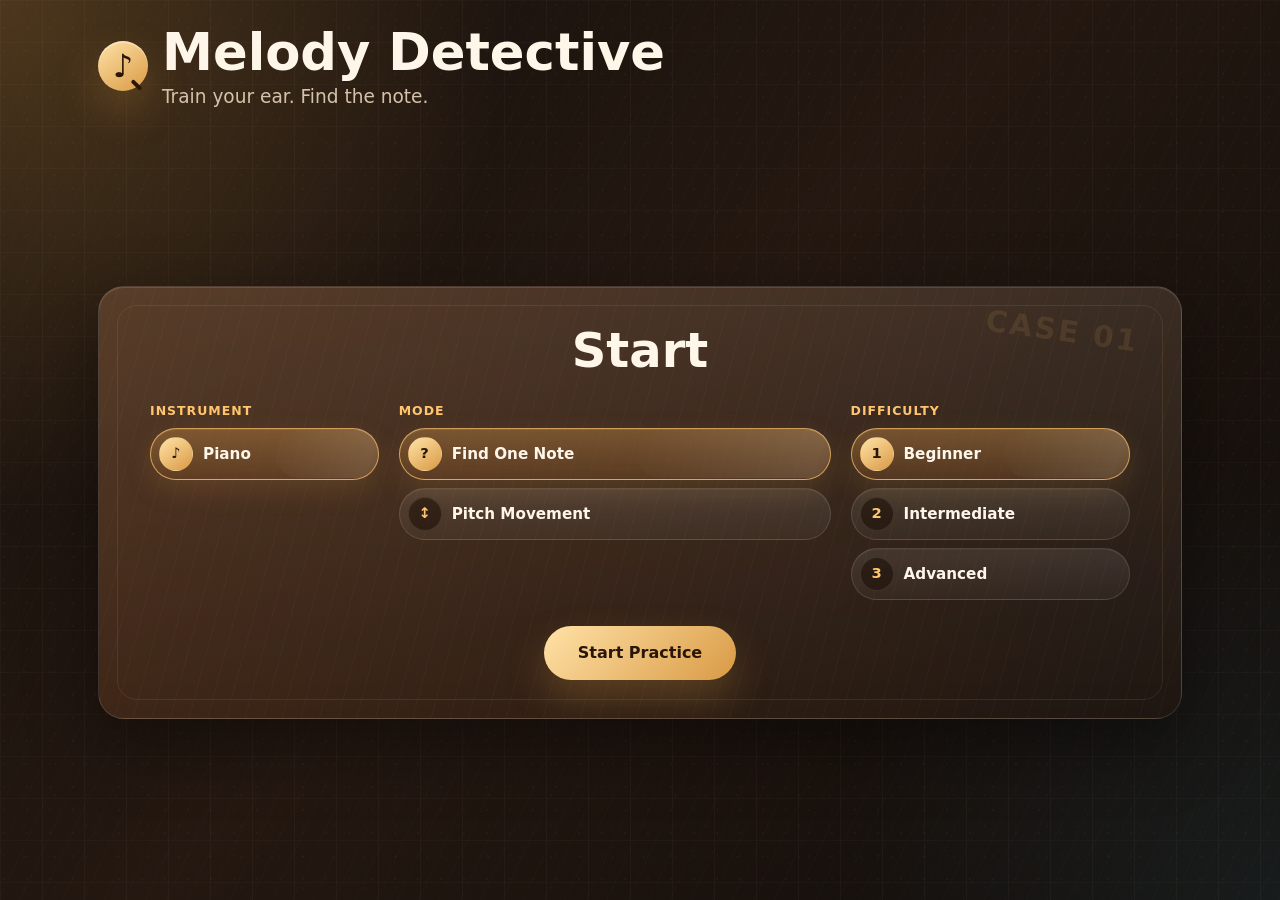
==== index.html @ ca668359 "Implemented the reward polish pass" ====
<!doctype html>
<html lang="en">
  <head>
    <meta charset="utf-8">
    <meta name="viewport" content="width=device-width, initial-scale=1">
    <title>Melody Detective</title>
    <link rel="stylesheet" href="src/styles.css">
  </head>
  <body>
    <main class="app" aria-labelledby="app-title">
      <header class="header">
        <div class="brand-mark" aria-hidden="true">♪</div>
        <div>
          <h1 id="app-title">Melody Detective</h1>
          <p class="subtitle">Train your ear. Find the note.</p>
        </div>
      </header>

      <section id="menu-screen" class="menu-card screen" aria-label="Practice setup">
        <div class="menu-intro">
          <h2>Start</h2>
        </div>

        <div class="settings-grid" aria-label="Practice settings">
          <div class="setting-group">
            <p class="setting-label">Instrument</p>
            <button class="setting-option selected" type="button" data-setting="instrument" data-value="piano" aria-pressed="true">
              <span class="option-icon" aria-hidden="true">♪</span>
              <span>Piano</span>
            </button>
          </div>

          <div class="setting-group">
            <p class="setting-label">Mode</p>
            <div class="option-row">
              <button class="setting-option selected" type="button" data-setting="mode" data-value="single-note" aria-pressed="true">
                <span class="option-icon" aria-hidden="true">?</span>
                <span>Find One Note</span>
              </button>
              <button class="setting-option" type="button" data-setting="mode" data-value="pitch-movement" aria-pressed="false">
                <span class="option-icon" aria-hidden="true">↕</span>
                <span>Pitch Movement</span>
              </button>
            </div>
          </div>

          <div class="setting-group">
            <p class="setting-label">Difficulty</p>
            <div class="option-row">
              <button class="setting-option selected" type="button" data-setting="difficulty" data-value="beginner" aria-pressed="true">
                <span class="option-icon" aria-hidden="true">1</span>
                <span>Beginner</span>
              </button>
              <button class="setting-option" type="button" data-setting="difficulty" data-value="intermediate" aria-pressed="false">
                <span class="option-icon" aria-hidden="true">2</span>
                <span>Intermediate</span>
              </button>
              <button class="setting-option" type="button" data-setting="difficulty" data-value="advanced" aria-pressed="false">
                <span class="option-icon" aria-hidden="true">3</span>
                <span>Advanced</span>
              </button>
            </div>
          </div>
        </div>

        <button id="start-practice" class="play-button" type="button">Start Practice</button>
      </section>

      <section id="challenge-screen" class="menu-card challenge-card screen hidden" aria-label="Find One Note challenge setup">
        <div class="menu-intro">
          <h2>Choose Challenge</h2>
        </div>

        <div class="challenge-grid" aria-label="Find One Note streak challenge">
          <button class="setting-option selected" type="button" data-setting="streakTarget" data-value="5" aria-pressed="true">
            <span class="option-icon" aria-hidden="true">5</span>
            <span>Streak</span>
          </button>
          <button class="setting-option" type="button" data-setting="streakTarget" data-value="10" aria-pressed="false">
            <span class="option-icon" aria-hidden="true">10</span>
            <span>Streak</span>
          </button>
          <button class="setting-option" type="button" data-setting="streakTarget" data-value="20" aria-pressed="false">
            <span class="option-icon" aria-hidden="true">20</span>
            <span>Streak</span>
          </button>
          <button class="setting-option" type="button" data-setting="streakTarget" data-value="30" aria-pressed="false">
            <span class="option-icon" aria-hidden="true">30</span>
            <span>Streak</span>
          </button>
        </div>

        <div class="challenge-nav">
          <button id="back-to-start" class="secondary-button" type="button">Back</button>
          <button id="start-selected-challenge" class="play-button" type="button">Start Challenge</button>
        </div>
      </section>

      <section id="practice-screen" class="screen hidden" aria-label="Piano practice">
        <div class="practice-topbar">
          <button id="back-to-menu" class="secondary-button" type="button">Back to Menu</button>
          <p id="practice-summary" class="practice-summary">Piano - Find One Note - Beginner</p>
        </div>

        <div class="game-card" aria-label="Melody Detective game">
          <div class="session-panel" aria-label="Session progress">
            <div class="session-stat">
              <span>Rank</span>
              <strong id="rank-label">Beginner</strong>
            </div>
            <div class="session-stat">
              <span>Streak</span>
              <strong id="streak-count">0 / 5</strong>
            </div>
            <div class="session-stat">
              <span>Accuracy</span>
              <strong id="accuracy-rate">100%</strong>
            </div>
            <div class="session-stat">
              <span>Attempts</span>
              <strong id="attempt-count">0</strong>
            </div>
            <div class="session-stat">
              <span>Misses</span>
              <strong id="miss-count">0</strong>
            </div>
          </div>

          <p id="instructions" class="instructions">
            Press Play Note, listen carefully, then tap the piano key that matches the mystery note.
          </p>

          <p id="movement-command" class="movement-command hidden"></p>

          <button id="play-note" class="play-button" type="button">Play Note</button>

          <div id="listening-tools" class="listening-tools hidden" aria-label="Listening tools">
            <button id="replay-note" class="secondary-button" type="button">Replay Note</button>
            <div id="compare-tools" class="compare-tools hidden">
              <button id="play-your-guess" class="secondary-button" type="button">Your Guess</button>
            </div>
          </div>

          <p id="feedback" class="feedback" role="status" aria-live="polite">
            Ready when you are.
          </p>

          <div id="success-moment" class="success-moment hidden" aria-hidden="true">
            <span class="success-icon"></span>
            <p class="success-title">You got it!</p>
            <span class="success-stamp">Solved</span>
          </div>

          <div class="piano-shell">
            <div id="keyboard" class="keyboard" aria-label="Virtual piano keyboard"></div>
          </div>

          <div id="challenge-complete" class="challenge-complete hidden" role="status" aria-live="polite">
            <div class="challenge-dialog">
              <span class="case-closed-stamp">Solved</span>
              <p class="success-kicker">Challenge complete</p>
              <h2>Take a bow.</h2>
              <p id="challenge-complete-copy">You reached your streak goal.</p>
              <div class="challenge-actions">
                <button id="aim-higher" class="play-button" type="button">Aim Higher</button>
                <button id="continue-challenge" class="secondary-button" type="button">Continue Current Challenge</button>
              </div>
            </div>
          </div>
        </div>

        <p class="footer">
          If a guess misses, listen to the direction cue, compare the notes, and try again.
        </p>
      </section>
    </main>

    <script src="src/app.js"></script>
  </body>
</html>
---- src/styles.css ----
:root {
  color-scheme: dark;
  --background: #17110d;
  --surface: #241a14;
  --surface-light: #322419;
  --ink: #fff6ea;
  --muted: #d5c2aa;
  --soft: #9b846a;
  --accent: #d99a45;
  --accent-bright: #ffc56f;
  --accent-ink: #2a1608;
  --correct: #f0bc67;
  --correct-deep: #7a4a1f;
  --high-low: #f2c86d;
  --clue: #7fc8ff;
  --border: rgba(255, 246, 234, 0.12);
  --white-key: #fff8ee;
  --white-key-bottom: #d8c9b5;
  --white-key-active: #ffe0a7;
  --black-key: #1f1712;
  --black-key-bottom: #070403;
  --black-key-width: 8%;
}

* {
  box-sizing: border-box;
}

body {
  position: relative;
  margin: 0;
  min-height: 100vh;
  font-family: Inter, ui-sans-serif, system-ui, -apple-system, BlinkMacSystemFont, "Segoe UI", sans-serif;
  color: var(--ink);
  background:
    linear-gradient(90deg, rgba(255, 246, 234, 0.03) 1px, transparent 1px),
    linear-gradient(rgba(255, 246, 234, 0.025) 1px, transparent 1px),
    radial-gradient(circle at top left, rgba(217, 154, 69, 0.28), transparent 32rem),
    radial-gradient(circle at bottom right, rgba(56, 91, 99, 0.2), transparent 28rem),
    linear-gradient(135deg, #17110d 0%, #241811 48%, #0f0c0a 100%);
  background-size: 42px 42px, 42px 42px, auto, auto, auto;
}

body::before {
  content: "";
  position: fixed;
  inset: 0;
  z-index: 0;
  pointer-events: none;
  background:
    radial-gradient(circle at 18% 22%, rgba(255, 246, 234, 0.06) 0 1px, transparent 1px),
    radial-gradient(circle at 78% 64%, rgba(217, 154, 69, 0.07) 0 1px, transparent 1px),
    repeating-linear-gradient(115deg, transparent 0 18px, rgba(255, 246, 234, 0.018) 18px 19px);
  background-size: 23px 23px, 31px 31px, auto;
  mix-blend-mode: screen;
  opacity: 0.42;
}

button {
  font: inherit;
}

.app {
  position: relative;
  z-index: 1;
  width: min(1120px, 100%);
  min-height: 100vh;
  margin: 0 auto;
  padding: 26px 18px 20px;
  display: grid;
  grid-template-rows: auto 1fr;
  gap: 18px;
}

.header {
  display: flex;
  align-items: center;
  gap: 14px;
}

h1 {
  margin: 0;
  font-size: clamp(1.85rem, 4vw, 3.25rem);
  line-height: 1.05;
  letter-spacing: 0;
}

.brand-mark {
  position: relative;
  width: 50px;
  height: 50px;
  border-radius: 50%;
  display: grid;
  place-items: center;
  color: var(--accent-ink);
  background:
    linear-gradient(145deg, #ffe2a7, var(--accent));
  font-size: 2rem;
  font-weight: 800;
  box-shadow:
    0 18px 42px rgba(217, 154, 69, 0.26),
    inset 0 2px 0 rgba(255, 255, 255, 0.34);
}

.brand-mark::after {
  content: "";
  position: absolute;
  right: 5px;
  bottom: 4px;
  width: 13px;
  height: 4px;
  border-radius: 999px;
  background: var(--accent-ink);
  transform: rotate(45deg);
  transform-origin: center;
}

.subtitle {
  margin: 6px 0 0;
  color: var(--muted);
  font-size: clamp(1rem, 2vw, 1.16rem);
}

.screen {
  align-self: center;
}

.screen.hidden,
.listening-tools.hidden,
.compare-tools.hidden,
.movement-command.hidden,
.play-button.hidden,
.challenge-complete.hidden {
  display: none;
}

.menu-card {
  position: relative;
  overflow: hidden;
  display: grid;
  justify-items: center;
  gap: clamp(18px, 3vw, 26px);
  padding: clamp(22px, 4vw, 38px);
  border: 1px solid var(--border);
  border-radius: 26px;
  background:
    repeating-linear-gradient(105deg, rgba(255, 246, 234, 0.025) 0 1px, transparent 1px 18px),
    linear-gradient(180deg, rgba(255, 246, 234, 0.075), transparent),
    linear-gradient(135deg, rgba(78, 48, 27, 0.92), rgba(31, 22, 17, 0.94));
  box-shadow:
    0 24px 70px rgba(0, 0, 0, 0.42),
    inset 0 1px 0 rgba(255, 246, 234, 0.12);
  backdrop-filter: blur(16px);
}

.menu-card::before {
  content: "";
  position: absolute;
  inset: 18px;
  border: 1px solid rgba(255, 197, 111, 0.1);
  border-radius: 20px;
  pointer-events: none;
}

.menu-card::after {
  content: "CASE 01";
  position: absolute;
  right: clamp(18px, 4vw, 42px);
  top: clamp(14px, 3vw, 30px);
  color: rgba(255, 197, 111, 0.1);
  font-size: clamp(1rem, 3vw, 1.85rem);
  font-weight: 900;
  letter-spacing: 0.08em;
  line-height: 1;
  pointer-events: none;
  transform: rotate(8deg);
}

.menu-intro {
  max-width: 660px;
  text-align: center;
  z-index: 1;
}

.setting-label {
  margin: 0;
  color: var(--accent-bright);
  font-size: 0.78rem;
  font-weight: 800;
  text-transform: uppercase;
  letter-spacing: 0.08em;
}

h2 {
  margin: 0;
  font-size: clamp(1.75rem, 5vw, 3rem);
  line-height: 1.08;
  letter-spacing: 0;
}

.settings-grid {
  width: min(980px, 100%);
  display: grid;
  grid-template-columns: 0.9fr 1.7fr 1.1fr;
  gap: clamp(14px, 2vw, 20px);
  z-index: 1;
}

.setting-group {
  min-width: 0;
  display: grid;
  align-content: start;
  gap: 10px;
}

.option-row {
  display: grid;
  grid-template-columns: 1fr;
  gap: 8px;
}

.challenge-grid {
  width: min(760px, 100%);
  display: grid;
  grid-template-columns: repeat(4, minmax(0, 1fr));
  gap: 10px;
  z-index: 1;
}

.challenge-nav {
  display: flex;
  align-items: center;
  justify-content: center;
  flex-wrap: wrap;
  gap: 10px;
  z-index: 1;
}

.setting-option {
  position: relative;
  overflow: hidden;
  min-height: 48px;
  display: flex;
  align-items: center;
  gap: 10px;
  padding: 8px 12px 8px 8px;
  border: 1px solid var(--border);
  border-radius: 999px;
  color: var(--ink);
  background:
    linear-gradient(180deg, rgba(255, 246, 234, 0.055), transparent),
    rgba(255, 246, 234, 0.04);
  font-size: 0.95rem;
  font-weight: 850;
  text-align: left;
  cursor: pointer;
  box-shadow: inset 0 1px 0 rgba(255, 255, 255, 0.04);
  transition: border-color 160ms ease, background 160ms ease, transform 160ms ease, box-shadow 160ms ease;
}

.setting-option::after {
  content: "";
  position: absolute;
  inset: 1px;
  border-radius: inherit;
  background: linear-gradient(110deg, transparent 0%, rgba(255, 246, 234, 0.11) 42%, transparent 68%);
  opacity: 0;
  transform: translateX(-55%);
  transition: opacity 180ms ease, transform 420ms ease;
  pointer-events: none;
}

.setting-option:hover,
.setting-option.selected {
  border-color: rgba(255, 197, 111, 0.72);
  background:
    linear-gradient(180deg, rgba(255, 197, 111, 0.19), transparent),
    rgba(125, 80, 39, 0.42);
  box-shadow:
    0 10px 28px rgba(217, 154, 69, 0.16),
    inset 0 1px 0 rgba(255, 246, 234, 0.1);
}

.setting-option:hover::after,
.setting-option.selected::after {
  opacity: 1;
  transform: translateX(55%);
}

.setting-option:active {
  transform: translateY(1px);
}

.option-icon {
  width: 34px;
  height: 34px;
  flex: 0 0 34px;
  display: grid;
  place-items: center;
  border: 1px solid rgba(255, 255, 255, 0.1);
  border-radius: 50%;
  color: var(--accent-bright);
  background: rgba(28, 16, 8, 0.58);
  font-size: 0.92rem;
  font-weight: 900;
  line-height: 1;
}

.setting-option.selected .option-icon {
  color: var(--accent-ink);
  background: linear-gradient(145deg, #ffe2a7, var(--accent));
  border-color: transparent;
}

.setting-option:focus-visible,
.secondary-button:focus-visible {
  outline: 3px solid var(--accent-bright);
  outline-offset: 3px;
}

.practice-topbar {
  display: flex;
  align-items: center;
  justify-content: space-between;
  gap: 14px;
  margin-bottom: 14px;
}

.secondary-button {
  min-height: 42px;
  padding: 0 16px;
  border: 1px solid var(--border);
  border-radius: 999px;
  color: var(--ink);
  background: rgba(255, 246, 234, 0.06);
  font-weight: 800;
  cursor: pointer;
  transition: background 160ms ease, border-color 160ms ease, transform 160ms ease;
}

.secondary-button:hover {
  border-color: rgba(255, 197, 111, 0.56);
  background: rgba(217, 154, 69, 0.14);
}

.secondary-button:active {
  transform: translateY(1px);
}

.listening-tools {
  display: flex;
  align-items: center;
  justify-content: center;
  flex-wrap: wrap;
  gap: 10px;
}

.compare-tools {
  display: flex;
  flex-wrap: wrap;
  justify-content: center;
  gap: 10px;
}

.practice-summary {
  margin: 0;
  color: var(--muted);
  font-size: 0.95rem;
  font-weight: 700;
  text-align: right;
}

.game-card {
  position: relative;
  overflow: hidden;
  align-self: center;
  display: grid;
  justify-items: center;
  gap: clamp(16px, 2vw, 22px);
  padding: clamp(20px, 3vw, 34px);
  border: 1px solid var(--border);
  border-radius: 28px;
  background:
    radial-gradient(circle at 22% 12%, rgba(255, 197, 111, 0.08), transparent 18rem),
    repeating-linear-gradient(100deg, rgba(255, 246, 234, 0.02) 0 1px, transparent 1px 22px),
    linear-gradient(180deg, rgba(255, 246, 234, 0.065), transparent),
    linear-gradient(135deg, rgba(45, 31, 23, 0.94), rgba(24, 19, 16, 0.95));
  box-shadow:
    0 24px 70px rgba(0, 0, 0, 0.42),
    inset 0 1px 0 rgba(255, 246, 234, 0.1);
  backdrop-filter: blur(16px);
}

.game-card::before {
  content: "CASE FILE";
  position: absolute;
  top: 18px;
  right: 22px;
  color: rgba(255, 197, 111, 0.08);
  font-size: clamp(0.78rem, 2vw, 1.25rem);
  font-weight: 900;
  letter-spacing: 0.1em;
  line-height: 1;
  pointer-events: none;
  transform: rotate(6deg);
}

.session-panel {
  width: 100%;
  display: grid;
  grid-template-columns: repeat(5, 1fr);
  gap: 10px;
}

.session-stat {
  min-height: 72px;
  display: grid;
  align-content: center;
  gap: 5px;
  padding: 12px;
  border: 1px solid rgba(255, 246, 234, 0.1);
  border-radius: 16px;
  background:
    linear-gradient(180deg, rgba(255, 246, 234, 0.07), transparent),
    rgba(255, 246, 234, 0.04);
  box-shadow: inset 0 1px 0 rgba(255, 246, 234, 0.05);
}

.session-stat span {
  color: var(--soft);
  font-size: 0.72rem;
  font-weight: 900;
  letter-spacing: 0.1em;
  text-transform: uppercase;
}

.session-stat strong {
  color: var(--ink);
  font-size: clamp(1rem, 2vw, 1.25rem);
  line-height: 1.1;
}

.instructions {
  max-width: 650px;
  margin: 0;
  color: var(--muted);
  font-size: clamp(1rem, 2vw, 1.16rem);
  line-height: 1.6;
  text-align: center;
}

.movement-command {
  margin: 0;
  color: var(--ink);
  font-size: clamp(1.25rem, 3vw, 1.7rem);
  font-weight: 800;
  text-align: center;
}

.play-button {
  min-height: 54px;
  padding: 0 34px;
  border: 0;
  border-radius: 999px;
  color: var(--accent-ink);
  background: linear-gradient(135deg, #ffe2a7, var(--accent));
  font-weight: 700;
  cursor: pointer;
  box-shadow: 0 18px 38px rgba(217, 154, 69, 0.26);
  transition: transform 160ms ease, box-shadow 160ms ease, filter 160ms ease;
}

.play-button:hover {
  transform: translateY(-2px);
  filter: brightness(1.05);
  box-shadow: 0 24px 48px rgba(217, 154, 69, 0.34);
}

.play-button:disabled {
  cursor: not-allowed;
  filter: saturate(0.6) brightness(0.78);
  opacity: 0.62;
  transform: none;
  box-shadow: none;
}

.play-button:active {
  transform: translateY(1px) scale(0.98);
}

.play-button:focus-visible,
.key:focus-visible {
  outline: 3px solid var(--accent-bright);
  outline-offset: 3px;
}

.feedback {
  min-height: 34px;
  margin: 0;
  color: var(--muted);
  font-size: clamp(1.2rem, 3vw, 1.6rem);
  font-weight: 700;
  text-align: center;
}

.feedback:empty {
  display: none;
}

.feedback.hint {
  color: var(--high-low);
}

.success-moment {
  position: relative;
  overflow: hidden;
  width: min(420px, 100%);
  display: flex;
  align-items: center;
  justify-content: center;
  gap: 10px;
  margin-top: -6px;
  padding: 12px 18px;
  border: 1px solid rgba(240, 188, 103, 0.42);
  border-radius: 999px;
  background:
    linear-gradient(135deg, rgba(240, 188, 103, 0.18), rgba(105, 68, 36, 0.22)),
    rgba(255, 246, 234, 0.05);
  box-shadow:
    0 18px 42px rgba(217, 154, 69, 0.14),
    inset 0 1px 0 rgba(255, 246, 234, 0.12);
  animation: successRise 420ms ease both;
}

.success-moment::after {
  content: "";
  position: absolute;
  inset: -40% auto -40% -30%;
  width: 34%;
  background: linear-gradient(90deg, transparent, rgba(255, 246, 234, 0.3), transparent);
  transform: skewX(-18deg);
  animation: lensSweep 900ms ease 120ms both;
  pointer-events: none;
}

.success-moment.hidden {
  display: none;
}

.success-kicker,
.success-title,
.success-note {
  margin: 0;
  text-align: center;
}

.success-icon {
  position: relative;
  z-index: 1;
  width: 34px;
  height: 34px;
  flex: 0 0 34px;
  display: grid;
  place-items: center;
  border-radius: 50%;
  color: var(--accent-ink);
  background: linear-gradient(145deg, #ffe2a7, var(--accent));
  box-shadow:
    0 10px 22px rgba(217, 154, 69, 0.22),
    inset 0 1px 0 rgba(255, 255, 255, 0.36);
  animation: badgePop 520ms ease both;
}

.success-icon::before {
  content: "";
  position: absolute;
  left: 9px;
  top: 8px;
  width: 12px;
  height: 12px;
  border: 3px solid var(--accent-ink);
  border-radius: 50%;
}

.success-icon::after {
  content: "";
  position: absolute;
  right: 8px;
  bottom: 8px;
  width: 10px;
  height: 4px;
  border-radius: 999px;
  background: var(--accent-ink);
  transform: rotate(45deg);
  transform-origin: center;
}

.success-kicker {
  color: var(--correct);
  font-size: 0.72rem;
  font-weight: 900;
  letter-spacing: 0.14em;
  text-transform: uppercase;
}

.success-title {
  color: var(--ink);
  font-size: clamp(1rem, 2.4vw, 1.25rem);
  font-weight: 900;
  line-height: 1;
  z-index: 1;
}

.success-title span {
  display: inline-block;
  animation: letterPop 520ms ease both;
  animation-delay: calc(var(--letter-index) * 34ms);
}

.success-note {
  color: var(--muted);
  font-size: 0.95rem;
  font-weight: 800;
}

.success-stamp {
  --stamp-rotation: -4deg;
  --stamp-start-rotation: -9deg;
  z-index: 1;
  padding: 5px 9px;
  border: 1px solid rgba(240, 188, 103, 0.42);
  border-radius: 999px;
  color: var(--accent-bright);
  background: rgba(42, 22, 8, 0.28);
  font-size: 0.66rem;
  font-weight: 1000;
  letter-spacing: 0.12em;
  line-height: 1;
  text-transform: uppercase;
  transform: rotate(-4deg);
  animation: stampIn 560ms ease 180ms both;
}

.challenge-complete {
  position: fixed;
  inset: 0;
  z-index: 20;
  width: 100%;
  display: grid;
  place-items: center;
  padding: 20px;
  background:
    radial-gradient(circle at center, rgba(217, 154, 69, 0.2), transparent 34rem),
    rgba(13, 8, 5, 0.78);
  backdrop-filter: blur(10px);
  animation: overlayFade 220ms ease both;
}

.challenge-dialog {
  position: relative;
  overflow: hidden;
  width: min(560px, 100%);
  display: grid;
  justify-items: center;
  gap: 14px;
  padding: clamp(26px, 5vw, 42px);
  border: 1px solid rgba(255, 197, 111, 0.36);
  border-radius: 28px;
  background:
    radial-gradient(circle at 20% 0%, rgba(255, 226, 167, 0.14), transparent 14rem),
    linear-gradient(135deg, rgba(217, 154, 69, 0.24), rgba(78, 48, 27, 0.16)),
    rgba(37, 24, 16, 0.96);
  box-shadow:
    0 28px 70px rgba(0, 0, 0, 0.52),
    0 0 70px rgba(217, 154, 69, 0.16),
    inset 0 1px 0 rgba(255, 246, 234, 0.14);
  text-align: center;
  animation: successRise 420ms ease both;
}

.challenge-dialog::before {
  content: "";
  position: absolute;
  inset: -20%;
  background:
    conic-gradient(from 90deg, transparent, rgba(255, 226, 167, 0.1), transparent 26%),
    repeating-linear-gradient(90deg, transparent 0 18px, rgba(255, 246, 234, 0.02) 18px 19px);
  animation: clueGlow 1600ms ease both;
  pointer-events: none;
}

.challenge-dialog > * {
  position: relative;
  z-index: 1;
}

.case-closed-stamp {
  --stamp-rotation: 10deg;
  --stamp-start-rotation: 18deg;
  position: absolute;
  top: clamp(14px, 3vw, 22px);
  right: clamp(16px, 4vw, 30px);
  z-index: 0;
  color: rgba(255, 197, 111, 0.16);
  font-size: clamp(1.25rem, 5vw, 3rem);
  font-weight: 1000;
  letter-spacing: 0.12em;
  line-height: 1;
  text-transform: uppercase;
  transform: rotate(var(--stamp-rotation));
  animation: stampIn 680ms ease 120ms both;
}

.challenge-complete h2,
.challenge-complete p {
  margin: 0;
}

.challenge-complete h2 {
  font-size: clamp(1.7rem, 5vw, 2.6rem);
}

.challenge-complete p:not(.success-kicker) {
  color: var(--muted);
  line-height: 1.5;
}

.challenge-actions {
  display: flex;
  flex-wrap: wrap;
  justify-content: center;
  gap: 10px;
  padding-top: 10px;
}

.piano-shell {
  width: 100%;
  padding: clamp(12px, 2.6vw, 22px);
  border: 1px solid rgba(255, 246, 234, 0.1);
  border-radius: 22px;
  background:
    linear-gradient(180deg, rgba(255, 246, 234, 0.09), transparent 32%),
    #100b08;
  box-shadow:
    inset 0 1px 0 rgba(255, 246, 234, 0.09),
    0 20px 44px rgba(0, 0, 0, 0.36);
}

.keyboard {
  width: 100%;
  height: clamp(180px, 26vw, 280px);
  position: relative;
  display: flex;
  overflow: hidden;
  border-radius: 14px;
  background: #090604;
  box-shadow:
    inset 0 8px 14px rgba(255, 255, 255, 0.06),
    inset 0 -18px 28px rgba(0, 0, 0, 0.35);
}

.key {
  font: inherit;
  cursor: pointer;
  transition: transform 120ms ease, filter 120ms ease, box-shadow 120ms ease;
}

.white-key {
  flex: 1 1 0;
  min-width: 0;
  height: 100%;
  border: 0;
  border-right: 1px solid #b8bfce;
  border-bottom: 8px solid #b8bfce;
  border-radius: 0 0 9px 9px;
  background: linear-gradient(180deg, var(--white-key) 0%, var(--white-key-bottom) 100%);
  color: #2d3340;
  font-weight: 800;
  display: flex;
  align-items: flex-end;
  justify-content: center;
  padding: 0 4px clamp(14px, 2vw, 22px);
  box-shadow:
    inset 0 -18px 24px rgba(22, 30, 45, 0.12),
    inset 1px 0 0 rgba(255, 255, 255, 0.85);
}

.white-key:first-child {
  border-top-left-radius: 10px;
}

.white-key:last-child {
  border-right: 0;
  border-top-right-radius: 10px;
}

.white-key:hover {
  filter: brightness(1.04);
}

.white-key:active {
  transform: translateY(5px);
  background: linear-gradient(180deg, var(--white-key-active) 0%, #d8b87d 100%);
  box-shadow:
    inset 0 -8px 16px rgba(22, 30, 45, 0.18),
    inset 1px 0 0 rgba(255, 255, 255, 0.75);
}

.white-key.revealed {
  color: var(--accent-ink);
  background: linear-gradient(180deg, #ffe8b5 0%, #d9ad65 100%);
  font-size: clamp(1rem, 2vw, 1.35rem);
  text-shadow: 0 1px 0 rgba(255, 255, 255, 0.7);
}

.white-key.solved-key {
  animation: keySolvedWhite 720ms ease both;
}

.black-key {
  position: absolute;
  top: 0;
  left: calc(var(--key-left) - (var(--black-key-width) / 2));
  width: var(--black-key-width);
  height: 62%;
  border: 0;
  border-radius: 0 0 7px 7px;
  color: #f6ead9;
  background:
    linear-gradient(90deg, rgba(255, 246, 234, 0.13), transparent 28%, rgba(255, 246, 234, 0.06) 70%, transparent),
    linear-gradient(180deg, #49372a 0%, var(--black-key) 48%, var(--black-key-bottom) 100%);
  font-size: clamp(0.72rem, 1.5vw, 0.9rem);
  font-weight: 800;
  display: flex;
  align-items: flex-end;
  justify-content: center;
  padding: 0 2px clamp(12px, 1.8vw, 18px);
  box-shadow:
    0 9px 16px rgba(0, 0, 0, 0.55),
    inset 0 -10px 14px rgba(0, 0, 0, 0.55),
    inset 0 1px 0 rgba(255, 255, 255, 0.18);
  z-index: 2;
}

.black-key:hover {
  filter: brightness(1.16);
}

.black-key:active {
  transform: translateY(4px);
  box-shadow:
    0 5px 10px rgba(0, 0, 0, 0.5),
    inset 0 -6px 10px rgba(0, 0, 0, 0.6),
    inset 0 1px 0 rgba(255, 255, 255, 0.14);
}

.black-key.revealed {
  color: var(--accent-bright);
  background:
    linear-gradient(90deg, rgba(255, 197, 111, 0.22), transparent 32%, rgba(255, 197, 111, 0.08) 72%, transparent),
    linear-gradient(180deg, #59402d 0%, #20140d 48%, #070403 100%);
  font-size: clamp(0.8rem, 1.6vw, 1rem);
}

.black-key.solved-key {
  animation: keySolvedBlack 720ms ease both;
}

.black-key:disabled {
  cursor: not-allowed;
  filter: saturate(0.45) brightness(0.72);
  opacity: 0.72;
  transform: none;
}

.black-key:disabled:active {
  transform: none;
}

.footer {
  color: var(--soft);
  font-size: 0.95rem;
  line-height: 1.5;
  margin: 14px 0 0;
  text-align: center;
}

@keyframes successRise {
  from {
    opacity: 0;
    transform: translateY(10px) scale(0.98);
  }

  to {
    opacity: 1;
    transform: translateY(0) scale(1);
  }
}

@keyframes overlayFade {
  from {
    opacity: 0;
  }

  to {
    opacity: 1;
  }
}

@keyframes letterPop {
  0% {
    opacity: 0;
    transform: translateY(10px) scale(0.92);
  }

  70% {
    opacity: 1;
    transform: translateY(-2px) scale(1.04);
  }

  100% {
    opacity: 1;
    transform: translateY(0) scale(1);
  }
}

@keyframes lensSweep {
  0% {
    opacity: 0;
    transform: translateX(0) skewX(-18deg);
  }

  25% {
    opacity: 1;
  }

  100% {
    opacity: 0;
    transform: translateX(520%) skewX(-18deg);
  }
}

@keyframes stampIn {
  0% {
    opacity: 0;
    transform: rotate(var(--stamp-start-rotation)) scale(1.28);
  }

  65% {
    opacity: 1;
    transform: rotate(var(--stamp-rotation)) scale(0.96);
  }

  100% {
    opacity: 1;
    transform: rotate(var(--stamp-rotation)) scale(1);
  }
}

@keyframes clueGlow {
  0% {
    opacity: 0;
    transform: rotate(0deg) scale(0.96);
  }

  100% {
    opacity: 1;
    transform: rotate(8deg) scale(1);
  }
}

@keyframes keySolvedWhite {
  0% {
    box-shadow:
      inset 0 -18px 24px rgba(22, 30, 45, 0.12),
      inset 1px 0 0 rgba(255, 255, 255, 0.85);
    filter: brightness(1);
  }

  45% {
    box-shadow:
      0 0 0 5px rgba(240, 188, 103, 0.28),
      0 0 34px rgba(217, 154, 69, 0.36),
      inset 0 -12px 22px rgba(42, 22, 8, 0.12),
      inset 1px 0 0 rgba(255, 255, 255, 0.85);
    filter: brightness(1.05);
  }

  100% {
    box-shadow:
      inset 0 -18px 24px rgba(22, 30, 45, 0.12),
      inset 1px 0 0 rgba(255, 255, 255, 0.85);
    filter: brightness(1);
  }
}

@keyframes keySolvedBlack {
  0% {
    box-shadow:
      0 9px 16px rgba(0, 0, 0, 0.55),
      inset 0 -10px 14px rgba(0, 0, 0, 0.55),
      inset 0 1px 0 rgba(255, 255, 255, 0.18);
  }

  45% {
    box-shadow:
      0 0 0 4px rgba(240, 188, 103, 0.24),
      0 14px 22px rgba(0, 0, 0, 0.48),
      0 0 32px rgba(217, 154, 69, 0.34),
      inset 0 -8px 12px rgba(0, 0, 0, 0.5),
      inset 0 1px 0 rgba(255, 255, 255, 0.18);
  }

  100% {
    box-shadow:
      0 9px 16px rgba(0, 0, 0, 0.55),
      inset 0 -10px 14px rgba(0, 0, 0, 0.55),
      inset 0 1px 0 rgba(255, 255, 255, 0.18);
  }
}

@keyframes badgePop {
  0% {
    opacity: 0;
    transform: rotate(-16deg) scale(0.72);
  }

  70% {
    opacity: 1;
    transform: rotate(7deg) scale(1.08);
  }

  100% {
    opacity: 1;
    transform: rotate(0) scale(1);
  }
}

@media (prefers-reduced-motion: reduce) {
  .success-moment,
  .success-moment::after,
  .success-icon,
  .success-title span,
  .success-stamp,
  .challenge-complete,
  .challenge-dialog,
  .challenge-dialog::before,
  .case-closed-stamp,
  .white-key.solved-key,
  .black-key.solved-key {
    animation: none;
  }

  .key,
  .play-button,
  .secondary-button,
  .setting-option {
    transition: none;
  }
}

@media (max-width: 640px) {
  .app {
    padding: 22px 12px 18px;
    gap: 18px;
  }

  .header {
    gap: 11px;
  }

  .brand-mark {
    width: 46px;
    height: 46px;
    border-radius: 14px;
    font-size: 1.65rem;
  }

  .game-card {
    gap: 18px;
    padding: 18px 12px;
  }

  .menu-card {
    padding: 20px 14px;
  }

  .menu-card::before {
    inset: 10px;
  }

  .settings-grid {
    grid-template-columns: 1fr;
  }

  .setting-group {
    gap: 8px;
  }

  .option-row {
    grid-template-columns: repeat(2, minmax(0, 1fr));
  }

  .challenge-grid {
    grid-template-columns: repeat(2, minmax(0, 1fr));
  }

  .setting-option {
    min-height: 46px;
    padding-right: 10px;
    font-size: 0.9rem;
  }

  .option-icon {
    width: 30px;
    height: 30px;
    flex-basis: 30px;
    font-size: 0.82rem;
  }

  .session-panel {
    grid-template-columns: repeat(2, 1fr);
  }

  .practice-topbar {
    align-items: stretch;
    flex-direction: column;
  }

  .practice-summary {
    text-align: left;
  }

  .listening-tools,
  .compare-tools {
    width: 100%;
  }

  .listening-tools .secondary-button,
  .compare-tools .secondary-button {
    flex: 1 1 140px;
  }

  .keyboard {
    height: clamp(150px, 48vw, 220px);
  }

  .white-key {
    font-size: 0.82rem;
    padding-bottom: 12px;
  }

  .black-key {
    height: 58%;
    border-radius: 0 0 5px 5px;
  }
}
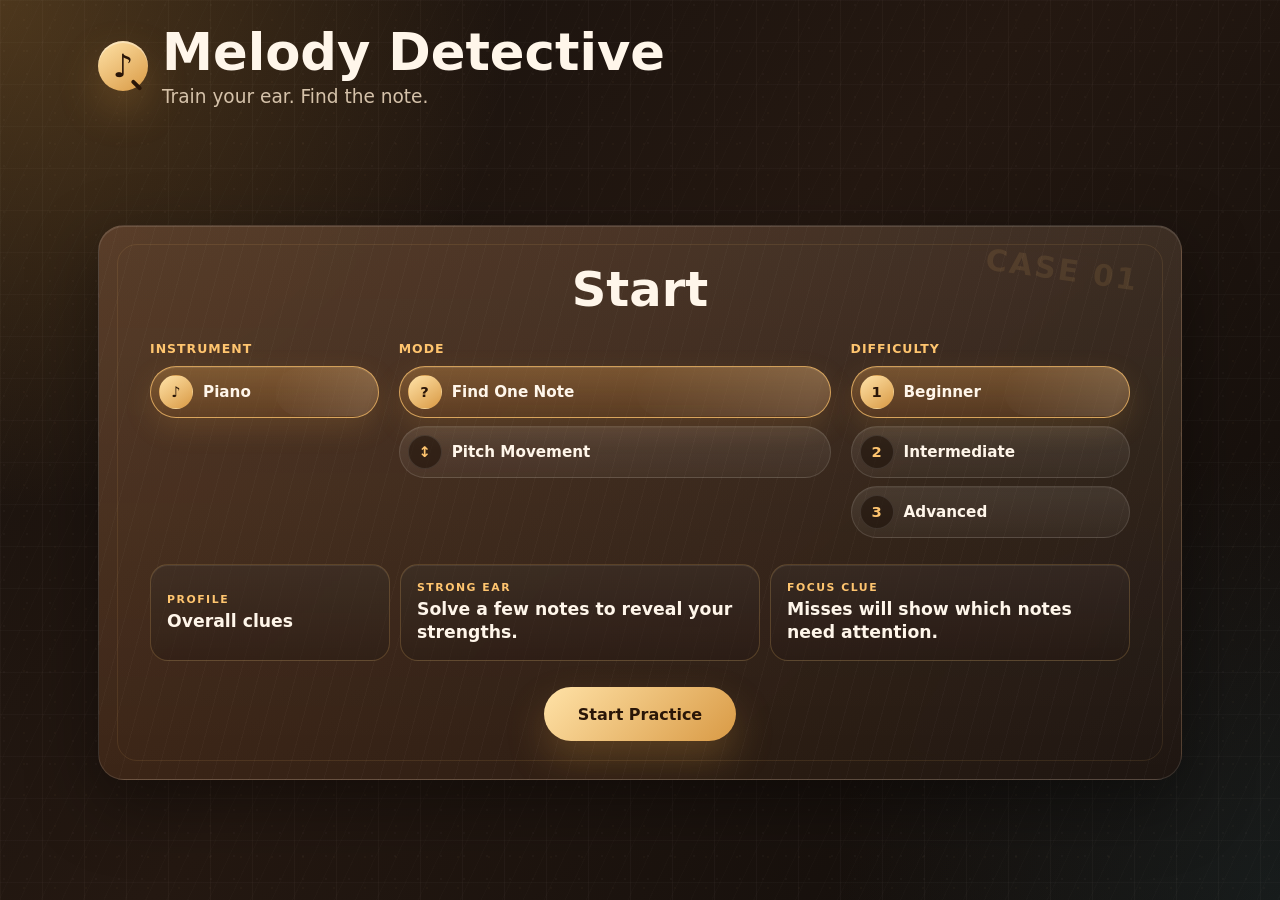
==== commit 416c270e: "Separate session insights from overall profile" ====
--- a/index.html
+++ b/index.html
@@ -63,6 +63,21 @@
           </div>
         </div>
 
+        <div class="profile-card" aria-label="Overall ear profile">
+          <div>
+            <span>Profile</span>
+            <strong>Overall clues</strong>
+          </div>
+          <div>
+            <span>Strong Ear</span>
+            <strong id="profile-strength-insight">Solve a few notes to reveal your strengths.</strong>
+          </div>
+          <div>
+            <span>Focus Clue</span>
+            <strong id="profile-focus-insight">Misses will show which notes need attention.</strong>
+          </div>
+        </div>
+
         <button id="start-practice" class="play-button" type="button">Start Practice</button>
       </section>
 
@@ -123,6 +138,21 @@
             <div class="session-stat">
               <span>Misses</span>
               <strong id="miss-count">0</strong>
+            </div>
+            <div id="timer-stat" class="session-stat timer-stat hidden">
+              <span>Timer</span>
+              <strong id="timer-count">--</strong>
+            </div>
+          </div>
+
+          <div class="learning-insights" aria-label="Personalized learning notes">
+            <div class="learning-insight">
+              <span>Strong Ear</span>
+              <strong id="strength-insight">Solve a few notes to reveal your strengths.</strong>
+            </div>
+            <div class="learning-insight">
+              <span>Focus Clue</span>
+              <strong id="focus-insight">Misses will show which notes need attention.</strong>
             </div>
           </div>
 
@@ -163,7 +193,56 @@
               <p id="challenge-complete-copy">You reached your streak goal.</p>
               <div class="challenge-actions">
                 <button id="aim-higher" class="play-button" type="button">Aim Higher</button>
+                <button id="view-summary" class="secondary-button" type="button">View Summary</button>
                 <button id="continue-challenge" class="secondary-button" type="button">Continue Current Challenge</button>
+              </div>
+            </div>
+          </div>
+
+          <div id="session-summary" class="session-summary hidden" role="dialog" aria-modal="true" aria-labelledby="summary-title">
+            <div class="summary-dialog">
+              <span class="case-closed-stamp">Case Notes</span>
+              <p class="success-kicker">Session summary</p>
+              <h2 id="summary-title">What your ear showed today</h2>
+              <p id="summary-takeaway">Every session leaves a clue.</p>
+
+              <div class="summary-grid" aria-label="Session results">
+                <div class="summary-stat">
+                  <span>Solves</span>
+                  <strong id="summary-solves">0</strong>
+                </div>
+                <div class="summary-stat">
+                  <span>Misses</span>
+                  <strong id="summary-misses">0</strong>
+                </div>
+                <div class="summary-stat">
+                  <span>Accuracy</span>
+                  <strong id="summary-accuracy">100%</strong>
+                </div>
+                <div class="summary-stat">
+                  <span>Best Streak</span>
+                  <strong id="summary-best-streak">0</strong>
+                </div>
+                <div class="summary-stat">
+                  <span>Rank</span>
+                  <strong id="summary-rank">Beginner</strong>
+                </div>
+              </div>
+
+              <div class="summary-learning" aria-label="Learning notes">
+                <div>
+                  <span>Strong Ear</span>
+                  <strong id="summary-strength">Solve a few notes to reveal your strengths.</strong>
+                </div>
+                <div>
+                  <span>Focus Clue</span>
+                  <strong id="summary-focus">Misses will show which notes need attention.</strong>
+                </div>
+              </div>
+
+              <div class="summary-actions">
+                <button id="summary-menu" class="secondary-button" type="button">Back to Menu</button>
+                <button id="summary-continue" class="play-button" type="button">Keep Practicing</button>
               </div>
             </div>
           </div>
@@ -175,6 +254,9 @@
       </section>
     </main>
 
+    <script src="src/config.js"></script>
+    <script src="src/audio.js"></script>
+    <script src="src/learning-profile.js"></script>
     <script src="src/app.js"></script>
   </body>
 </html>
--- a/src/styles.css
+++ b/src/styles.css
@@ -130,7 +130,9 @@
 .compare-tools.hidden,
 .movement-command.hidden,
 .play-button.hidden,
-.challenge-complete.hidden {
+.timer-stat.hidden,
+.challenge-complete.hidden,
+.session-summary.hidden {
   display: none;
 }
 
@@ -227,6 +229,42 @@
   z-index: 1;
 }
 
+.profile-card {
+  width: min(980px, 100%);
+  display: grid;
+  grid-template-columns: 0.8fr 1.2fr 1.2fr;
+  gap: 10px;
+  z-index: 1;
+}
+
+.profile-card > div {
+  display: grid;
+  align-content: center;
+  gap: 4px;
+  min-height: 84px;
+  padding: 16px;
+  border: 1px solid rgba(255, 197, 111, 0.2);
+  border-radius: 18px;
+  background:
+    linear-gradient(180deg, rgba(255, 246, 234, 0.07), rgba(255, 246, 234, 0.02)),
+    rgba(27, 16, 10, 0.42);
+  box-shadow: inset 0 1px 0 rgba(255, 246, 234, 0.08);
+}
+
+.profile-card span {
+  color: var(--accent-bright);
+  font-size: 0.68rem;
+  font-weight: 900;
+  letter-spacing: 0.14em;
+  text-transform: uppercase;
+}
+
+.profile-card strong {
+  color: var(--text);
+  font-size: clamp(0.98rem, 2vw, 1.08rem);
+  line-height: 1.32;
+}
+
 .challenge-nav {
   display: flex;
   align-items: center;
@@ -438,6 +476,62 @@
   color: var(--ink);
   font-size: clamp(1rem, 2vw, 1.25rem);
   line-height: 1.1;
+}
+
+.timer-stat {
+  border-color: rgba(240, 188, 103, 0.28);
+  background:
+    linear-gradient(180deg, rgba(240, 188, 103, 0.1), transparent),
+    rgba(255, 246, 234, 0.045);
+}
+
+.timer-stat strong {
+  color: var(--accent-bright);
+}
+
+.timer-stat.urgent {
+  border-color: rgba(242, 200, 109, 0.62);
+  box-shadow:
+    0 0 28px rgba(217, 154, 69, 0.18),
+    inset 0 1px 0 rgba(255, 246, 234, 0.1);
+  animation: timerPulse 900ms ease-in-out infinite;
+}
+
+.learning-insights {
+  width: min(820px, 100%);
+  display: grid;
+  grid-template-columns: repeat(2, minmax(0, 1fr));
+  gap: 10px;
+}
+
+.learning-insight {
+  min-height: 66px;
+  display: grid;
+  align-content: center;
+  gap: 5px;
+  padding: 12px 14px;
+  border: 1px solid rgba(240, 188, 103, 0.18);
+  border-radius: 18px;
+  background:
+    radial-gradient(circle at top left, rgba(255, 197, 111, 0.1), transparent 12rem),
+    rgba(255, 246, 234, 0.035);
+  box-shadow:
+    inset 0 1px 0 rgba(255, 246, 234, 0.06),
+    0 12px 26px rgba(0, 0, 0, 0.14);
+}
+
+.learning-insight span {
+  color: var(--accent-bright);
+  font-size: 0.7rem;
+  font-weight: 900;
+  letter-spacing: 0.12em;
+  text-transform: uppercase;
+}
+
+.learning-insight strong {
+  color: var(--ink);
+  font-size: clamp(0.92rem, 2vw, 1.04rem);
+  line-height: 1.35;
 }
 
 .instructions {
@@ -641,7 +735,8 @@
   animation: stampIn 560ms ease 180ms both;
 }
 
-.challenge-complete {
+.challenge-complete,
+.session-summary {
   position: fixed;
   inset: 0;
   z-index: 20;
@@ -656,7 +751,8 @@
   animation: overlayFade 220ms ease both;
 }
 
-.challenge-dialog {
+.challenge-dialog,
+.summary-dialog {
   position: relative;
   overflow: hidden;
   width: min(560px, 100%);
@@ -678,7 +774,13 @@
   animation: successRise 420ms ease both;
 }
 
-.challenge-dialog::before {
+.summary-dialog {
+  width: min(720px, 100%);
+  gap: 16px;
+}
+
+.challenge-dialog::before,
+.summary-dialog::before {
   content: "";
   position: absolute;
   inset: -20%;
@@ -689,7 +791,8 @@
   pointer-events: none;
 }
 
-.challenge-dialog > * {
+.challenge-dialog > *,
+.summary-dialog > * {
   position: relative;
   z-index: 1;
 }
@@ -712,20 +815,84 @@
 }
 
 .challenge-complete h2,
-.challenge-complete p {
+.challenge-complete p,
+.session-summary h2,
+.session-summary p {
   margin: 0;
 }
 
-.challenge-complete h2 {
+.challenge-complete h2,
+.session-summary h2 {
   font-size: clamp(1.7rem, 5vw, 2.6rem);
 }
 
-.challenge-complete p:not(.success-kicker) {
+.challenge-complete p:not(.success-kicker),
+.session-summary p:not(.success-kicker) {
   color: var(--muted);
   line-height: 1.5;
 }
 
-.challenge-actions {
+.summary-grid {
+  width: 100%;
+  display: grid;
+  grid-template-columns: repeat(5, minmax(0, 1fr));
+  gap: 10px;
+  padding-top: 8px;
+}
+
+.summary-stat,
+.summary-learning > div {
+  border: 1px solid rgba(255, 246, 234, 0.12);
+  border-radius: 18px;
+  background:
+    linear-gradient(180deg, rgba(255, 246, 234, 0.09), rgba(255, 246, 234, 0.02)),
+    rgba(20, 12, 7, 0.42);
+  box-shadow: inset 0 1px 0 rgba(255, 246, 234, 0.08);
+}
+
+.summary-stat {
+  min-height: 82px;
+  display: grid;
+  align-content: center;
+  gap: 4px;
+  padding: 14px 10px;
+}
+
+.summary-stat span,
+.summary-learning span {
+  color: var(--accent);
+  font-size: 0.68rem;
+  font-weight: 900;
+  letter-spacing: 0.16em;
+  text-transform: uppercase;
+}
+
+.summary-stat strong {
+  font-size: clamp(1.25rem, 3vw, 1.8rem);
+}
+
+.summary-learning {
+  width: 100%;
+  display: grid;
+  grid-template-columns: repeat(2, minmax(0, 1fr));
+  gap: 10px;
+}
+
+.summary-learning > div {
+  display: grid;
+  gap: 6px;
+  padding: 16px;
+  text-align: left;
+}
+
+.summary-learning strong {
+  color: var(--text);
+  font-size: clamp(0.95rem, 2vw, 1.08rem);
+  line-height: 1.35;
+}
+
+.challenge-actions,
+.summary-actions {
   display: flex;
   flex-wrap: wrap;
   justify-content: center;
@@ -735,6 +902,7 @@
 
 .piano-shell {
   width: 100%;
+  overflow-x: auto;
   padding: clamp(12px, 2.6vw, 22px);
   border: 1px solid rgba(255, 246, 234, 0.1);
   border-radius: 22px;
@@ -744,6 +912,20 @@
   box-shadow:
     inset 0 1px 0 rgba(255, 246, 234, 0.09),
     0 20px 44px rgba(0, 0, 0, 0.36);
+}
+
+.piano-shell::-webkit-scrollbar {
+  height: 8px;
+}
+
+.piano-shell::-webkit-scrollbar-track {
+  background: rgba(42, 22, 8, 0.36);
+  border-radius: 999px;
+}
+
+.piano-shell::-webkit-scrollbar-thumb {
+  background: rgba(217, 154, 69, 0.42);
+  border-radius: 999px;
 }
 
 .keyboard {
@@ -757,6 +939,10 @@
   box-shadow:
     inset 0 8px 14px rgba(255, 255, 255, 0.06),
     inset 0 -18px 28px rgba(0, 0, 0, 0.35);
+}
+
+.expanded-keyboard {
+  min-width: min(760px, 145vw);
 }
 
 .key {
@@ -813,6 +999,11 @@
   text-shadow: 0 1px 0 rgba(255, 255, 255, 0.7);
 }
 
+.expanded-keyboard .white-key {
+  border-bottom-width: 7px;
+  padding-inline: 2px;
+}
+
 .white-key.solved-key {
   animation: keySolvedWhite 720ms ease both;
 }
@@ -862,6 +1053,11 @@
   font-size: clamp(0.8rem, 1.6vw, 1rem);
 }
 
+.expanded-keyboard .black-key {
+  height: 60%;
+  border-radius: 0 0 6px 6px;
+}
+
 .black-key.solved-key {
   animation: keySolvedBlack 720ms ease both;
 }
@@ -1019,6 +1215,17 @@
   }
 }
 
+@keyframes timerPulse {
+  0%,
+  100% {
+    transform: translateY(0);
+  }
+
+  50% {
+    transform: translateY(-1px);
+  }
+}
+
 @keyframes badgePop {
   0% {
     opacity: 0;
@@ -1043,9 +1250,13 @@
   .success-title span,
   .success-stamp,
   .challenge-complete,
+  .session-summary,
   .challenge-dialog,
+  .summary-dialog,
   .challenge-dialog::before,
+  .summary-dialog::before,
   .case-closed-stamp,
+  .timer-stat.urgent,
   .white-key.solved-key,
   .black-key.solved-key {
     animation: none;
@@ -1093,6 +1304,10 @@
     grid-template-columns: 1fr;
   }
 
+  .profile-card {
+    grid-template-columns: 1fr;
+  }
+
   .setting-group {
     gap: 8px;
   }
@@ -1122,6 +1337,15 @@
     grid-template-columns: repeat(2, 1fr);
   }
 
+  .learning-insights {
+    grid-template-columns: 1fr;
+  }
+
+  .summary-grid,
+  .summary-learning {
+    grid-template-columns: 1fr;
+  }
+
   .practice-topbar {
     align-items: stretch;
     flex-direction: column;
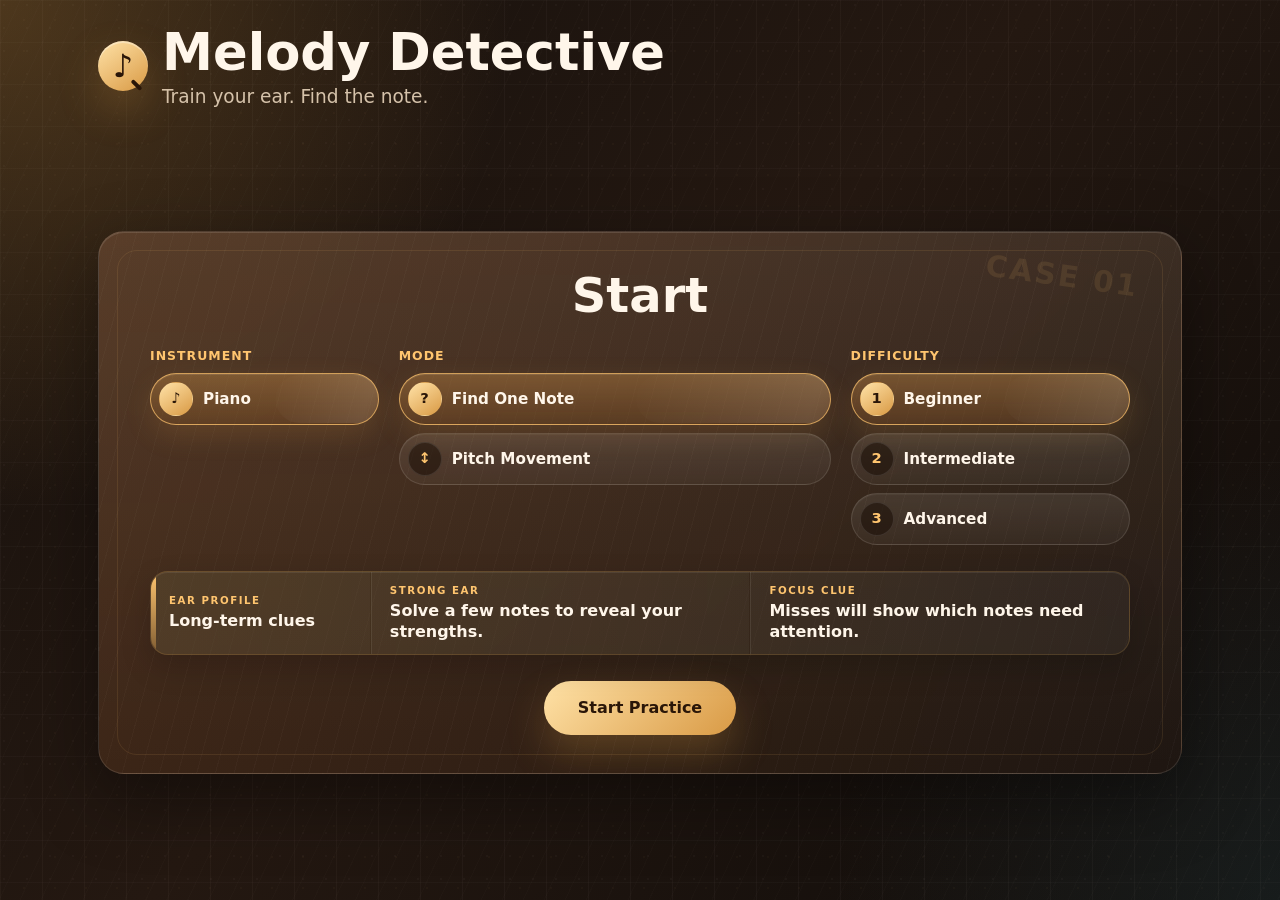
==== commit 229e7d48: "Polish start menu profile section" ====
--- a/index.html
+++ b/index.html
@@ -64,15 +64,15 @@
         </div>
 
         <div class="profile-card" aria-label="Overall ear profile">
-          <div>
-            <span>Profile</span>
-            <strong>Overall clues</strong>
-          </div>
-          <div>
+          <div class="profile-card-title">
+            <span>Ear Profile</span>
+            <strong>Long-term clues</strong>
+          </div>
+          <div class="profile-card-clue">
             <span>Strong Ear</span>
             <strong id="profile-strength-insight">Solve a few notes to reveal your strengths.</strong>
           </div>
-          <div>
+          <div class="profile-card-clue">
             <span>Focus Clue</span>
             <strong id="profile-focus-insight">Misses will show which notes need attention.</strong>
           </div>
--- a/src/styles.css
+++ b/src/styles.css
@@ -231,37 +231,62 @@
 
 .profile-card {
   width: min(980px, 100%);
-  display: grid;
-  grid-template-columns: 0.8fr 1.2fr 1.2fr;
-  gap: 10px;
+  position: relative;
+  display: grid;
+  grid-template-columns: 0.74fr 1.28fr 1.28fr;
+  gap: 1px;
+  overflow: hidden;
+  border: 1px solid rgba(255, 197, 111, 0.18);
+  border-radius: 18px;
+  background:
+    linear-gradient(90deg, rgba(255, 197, 111, 0.12), rgba(255, 246, 234, 0.035)),
+    rgba(20, 12, 7, 0.34);
+  box-shadow:
+    inset 0 1px 0 rgba(255, 246, 234, 0.08),
+    0 12px 30px rgba(0, 0, 0, 0.18);
   z-index: 1;
+}
+
+.profile-card::before {
+  content: "";
+  position: absolute;
+  inset: 0 auto 0 0;
+  width: 5px;
+  background: linear-gradient(180deg, var(--accent-bright), rgba(217, 154, 69, 0.35));
+  pointer-events: none;
 }
 
 .profile-card > div {
   display: grid;
   align-content: center;
   gap: 4px;
-  min-height: 84px;
-  padding: 16px;
-  border: 1px solid rgba(255, 197, 111, 0.2);
-  border-radius: 18px;
-  background:
-    linear-gradient(180deg, rgba(255, 246, 234, 0.07), rgba(255, 246, 234, 0.02)),
-    rgba(27, 16, 10, 0.42);
-  box-shadow: inset 0 1px 0 rgba(255, 246, 234, 0.08);
+  min-height: 66px;
+  padding: 12px 18px;
+  background: rgba(255, 246, 234, 0.035);
+}
+
+.profile-card-title {
+  padding-left: 22px;
+  background:
+    linear-gradient(180deg, rgba(255, 197, 111, 0.1), rgba(255, 246, 234, 0.03)),
+    rgba(42, 22, 8, 0.28);
+}
+
+.profile-card-clue {
+  border-left: 1px solid rgba(255, 246, 234, 0.08);
 }
 
 .profile-card span {
   color: var(--accent-bright);
-  font-size: 0.68rem;
+  font-size: 0.64rem;
   font-weight: 900;
-  letter-spacing: 0.14em;
+  letter-spacing: 0.15em;
   text-transform: uppercase;
 }
 
 .profile-card strong {
   color: var(--text);
-  font-size: clamp(0.98rem, 2vw, 1.08rem);
+  font-size: clamp(0.92rem, 1.6vw, 1rem);
   line-height: 1.32;
 }
 
@@ -1308,6 +1333,11 @@
     grid-template-columns: 1fr;
   }
 
+  .profile-card-clue {
+    border-left: 0;
+    border-top: 1px solid rgba(255, 246, 234, 0.08);
+  }
+
   .setting-group {
     gap: 8px;
   }
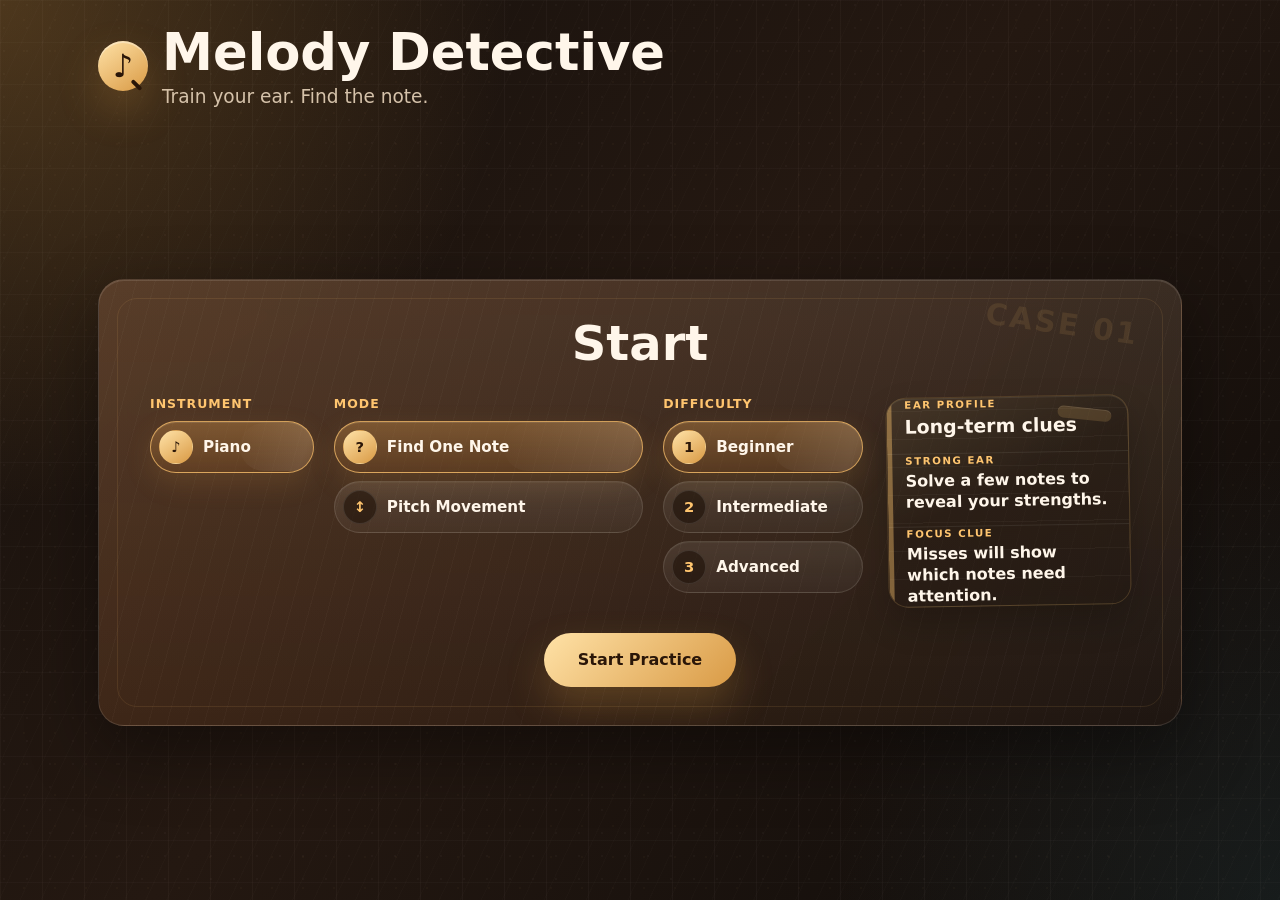
==== commit 36aea823: "Restructure start menu profile layout" ====
--- a/index.html
+++ b/index.html
@@ -21,60 +21,64 @@
           <h2>Start</h2>
         </div>
 
-        <div class="settings-grid" aria-label="Practice settings">
-          <div class="setting-group">
-            <p class="setting-label">Instrument</p>
-            <button class="setting-option selected" type="button" data-setting="instrument" data-value="piano" aria-pressed="true">
-              <span class="option-icon" aria-hidden="true">♪</span>
-              <span>Piano</span>
-            </button>
-          </div>
-
-          <div class="setting-group">
-            <p class="setting-label">Mode</p>
-            <div class="option-row">
-              <button class="setting-option selected" type="button" data-setting="mode" data-value="single-note" aria-pressed="true">
-                <span class="option-icon" aria-hidden="true">?</span>
-                <span>Find One Note</span>
+        <div class="menu-workspace">
+          <div class="settings-grid" aria-label="Practice settings">
+            <div class="setting-group">
+              <p class="setting-label">Instrument</p>
+              <button class="setting-option selected" type="button" data-setting="instrument" data-value="piano" aria-pressed="true">
+                <span class="option-icon" aria-hidden="true">♪</span>
+                <span>Piano</span>
               </button>
-              <button class="setting-option" type="button" data-setting="mode" data-value="pitch-movement" aria-pressed="false">
-                <span class="option-icon" aria-hidden="true">↕</span>
-                <span>Pitch Movement</span>
-              </button>
-            </div>
-          </div>
-
-          <div class="setting-group">
-            <p class="setting-label">Difficulty</p>
-            <div class="option-row">
-              <button class="setting-option selected" type="button" data-setting="difficulty" data-value="beginner" aria-pressed="true">
-                <span class="option-icon" aria-hidden="true">1</span>
-                <span>Beginner</span>
-              </button>
-              <button class="setting-option" type="button" data-setting="difficulty" data-value="intermediate" aria-pressed="false">
-                <span class="option-icon" aria-hidden="true">2</span>
-                <span>Intermediate</span>
-              </button>
-              <button class="setting-option" type="button" data-setting="difficulty" data-value="advanced" aria-pressed="false">
-                <span class="option-icon" aria-hidden="true">3</span>
-                <span>Advanced</span>
-              </button>
-            </div>
-          </div>
-        </div>
-
-        <div class="profile-card" aria-label="Overall ear profile">
-          <div class="profile-card-title">
-            <span>Ear Profile</span>
-            <strong>Long-term clues</strong>
-          </div>
-          <div class="profile-card-clue">
-            <span>Strong Ear</span>
-            <strong id="profile-strength-insight">Solve a few notes to reveal your strengths.</strong>
-          </div>
-          <div class="profile-card-clue">
-            <span>Focus Clue</span>
-            <strong id="profile-focus-insight">Misses will show which notes need attention.</strong>
+            </div>
+
+            <div class="setting-group">
+              <p class="setting-label">Mode</p>
+              <div class="option-row">
+                <button class="setting-option selected" type="button" data-setting="mode" data-value="single-note" aria-pressed="true">
+                  <span class="option-icon" aria-hidden="true">?</span>
+                  <span>Find One Note</span>
+                </button>
+                <button class="setting-option" type="button" data-setting="mode" data-value="pitch-movement" aria-pressed="false">
+                  <span class="option-icon" aria-hidden="true">↕</span>
+                  <span>Pitch Movement</span>
+                </button>
+              </div>
+            </div>
+
+            <div class="setting-group">
+              <p class="setting-label">Difficulty</p>
+              <div class="option-row">
+                <button class="setting-option selected" type="button" data-setting="difficulty" data-value="beginner" aria-pressed="true">
+                  <span class="option-icon" aria-hidden="true">1</span>
+                  <span>Beginner</span>
+                </button>
+                <button class="setting-option" type="button" data-setting="difficulty" data-value="intermediate" aria-pressed="false">
+                  <span class="option-icon" aria-hidden="true">2</span>
+                  <span>Intermediate</span>
+                </button>
+                <button class="setting-option" type="button" data-setting="difficulty" data-value="advanced" aria-pressed="false">
+                  <span class="option-icon" aria-hidden="true">3</span>
+                  <span>Advanced</span>
+                </button>
+              </div>
+            </div>
+          </div>
+
+          <aside class="profile-card" aria-label="Overall ear profile">
+            <div class="profile-card-title">
+              <span>Ear Profile</span>
+              <strong>Long-term clues</strong>
+            </div>
+            <div class="profile-card-clue">
+              <span>Strong Ear</span>
+              <strong id="profile-strength-insight">Solve a few notes to reveal your strengths.</strong>
+            </div>
+            <div class="profile-card-clue">
+              <span>Focus Clue</span>
+              <strong id="profile-focus-insight">Misses will show which notes need attention.</strong>
+            </div>
+          </aside>
+        </div>
           </div>
         </div>
 
--- a/src/styles.css
+++ b/src/styles.css
@@ -200,8 +200,16 @@
   letter-spacing: 0;
 }
 
+.menu-workspace {
+  width: min(980px, 100%);
+  display: grid;
+  grid-template-columns: minmax(0, 1fr) minmax(220px, 0.34fr);
+  align-items: stretch;
+  gap: clamp(16px, 2.4vw, 24px);
+  z-index: 1;
+}
+
 .settings-grid {
-  width: min(980px, 100%);
   display: grid;
   grid-template-columns: 0.9fr 1.7fr 1.1fr;
   gap: clamp(14px, 2vw, 20px);
@@ -230,50 +238,67 @@
 }
 
 .profile-card {
-  width: min(980px, 100%);
   position: relative;
   display: grid;
-  grid-template-columns: 0.74fr 1.28fr 1.28fr;
-  gap: 1px;
+  align-content: start;
+  gap: 14px;
   overflow: hidden;
   border: 1px solid rgba(255, 197, 111, 0.18);
-  border-radius: 18px;
-  background:
-    linear-gradient(90deg, rgba(255, 197, 111, 0.12), rgba(255, 246, 234, 0.035)),
-    rgba(20, 12, 7, 0.34);
+  border-radius: 20px;
+  background:
+    linear-gradient(155deg, rgba(255, 229, 173, 0.13), rgba(255, 246, 234, 0.025) 44%),
+    rgba(20, 12, 7, 0.42);
   box-shadow:
     inset 0 1px 0 rgba(255, 246, 234, 0.08),
-    0 12px 30px rgba(0, 0, 0, 0.18);
+    0 16px 34px rgba(0, 0, 0, 0.2);
+  transform: rotate(-1deg);
   z-index: 1;
 }
 
 .profile-card::before {
   content: "";
   position: absolute;
-  inset: 0 auto 0 0;
-  width: 5px;
-  background: linear-gradient(180deg, var(--accent-bright), rgba(217, 154, 69, 0.35));
+  inset: 0;
+  background:
+    linear-gradient(90deg, rgba(255, 197, 111, 0.42) 0 5px, transparent 5px),
+    repeating-linear-gradient(0deg, transparent 0 27px, rgba(255, 246, 234, 0.035) 27px 28px);
   pointer-events: none;
 }
 
+.profile-card::after {
+  content: "";
+  position: absolute;
+  top: 12px;
+  right: 16px;
+  width: 54px;
+  height: 12px;
+  border-radius: 999px;
+  background: rgba(255, 197, 111, 0.16);
+  box-shadow: inset 0 1px 0 rgba(255, 246, 234, 0.1);
+  transform: rotate(7deg);
+  pointer-events: none;
+}
+
 .profile-card > div {
+  position: relative;
   display: grid;
   align-content: center;
   gap: 4px;
-  min-height: 66px;
-  padding: 12px 18px;
-  background: rgba(255, 246, 234, 0.035);
+  min-height: 0;
+  padding: 0 18px;
+  background: transparent;
+  z-index: 1;
 }
 
 .profile-card-title {
-  padding-left: 22px;
-  background:
-    linear-gradient(180deg, rgba(255, 197, 111, 0.1), rgba(255, 246, 234, 0.03)),
-    rgba(42, 22, 8, 0.28);
+  padding-top: 18px;
+  padding-bottom: 2px;
 }
 
 .profile-card-clue {
-  border-left: 1px solid rgba(255, 246, 234, 0.08);
+  padding-top: 12px;
+  padding-bottom: 14px;
+  border-top: 1px solid rgba(255, 246, 234, 0.08);
 }
 
 .profile-card span {
@@ -288,6 +313,10 @@
   color: var(--text);
   font-size: clamp(0.92rem, 1.6vw, 1rem);
   line-height: 1.32;
+}
+
+.profile-card-title strong {
+  font-size: clamp(1.05rem, 2vw, 1.18rem);
 }
 
 .challenge-nav {
@@ -1325,16 +1354,17 @@
     inset: 10px;
   }
 
+  .menu-workspace,
   .settings-grid {
     grid-template-columns: 1fr;
   }
 
   .profile-card {
     grid-template-columns: 1fr;
+    transform: none;
   }
 
   .profile-card-clue {
-    border-left: 0;
     border-top: 1px solid rgba(255, 246, 234, 0.08);
   }
 
